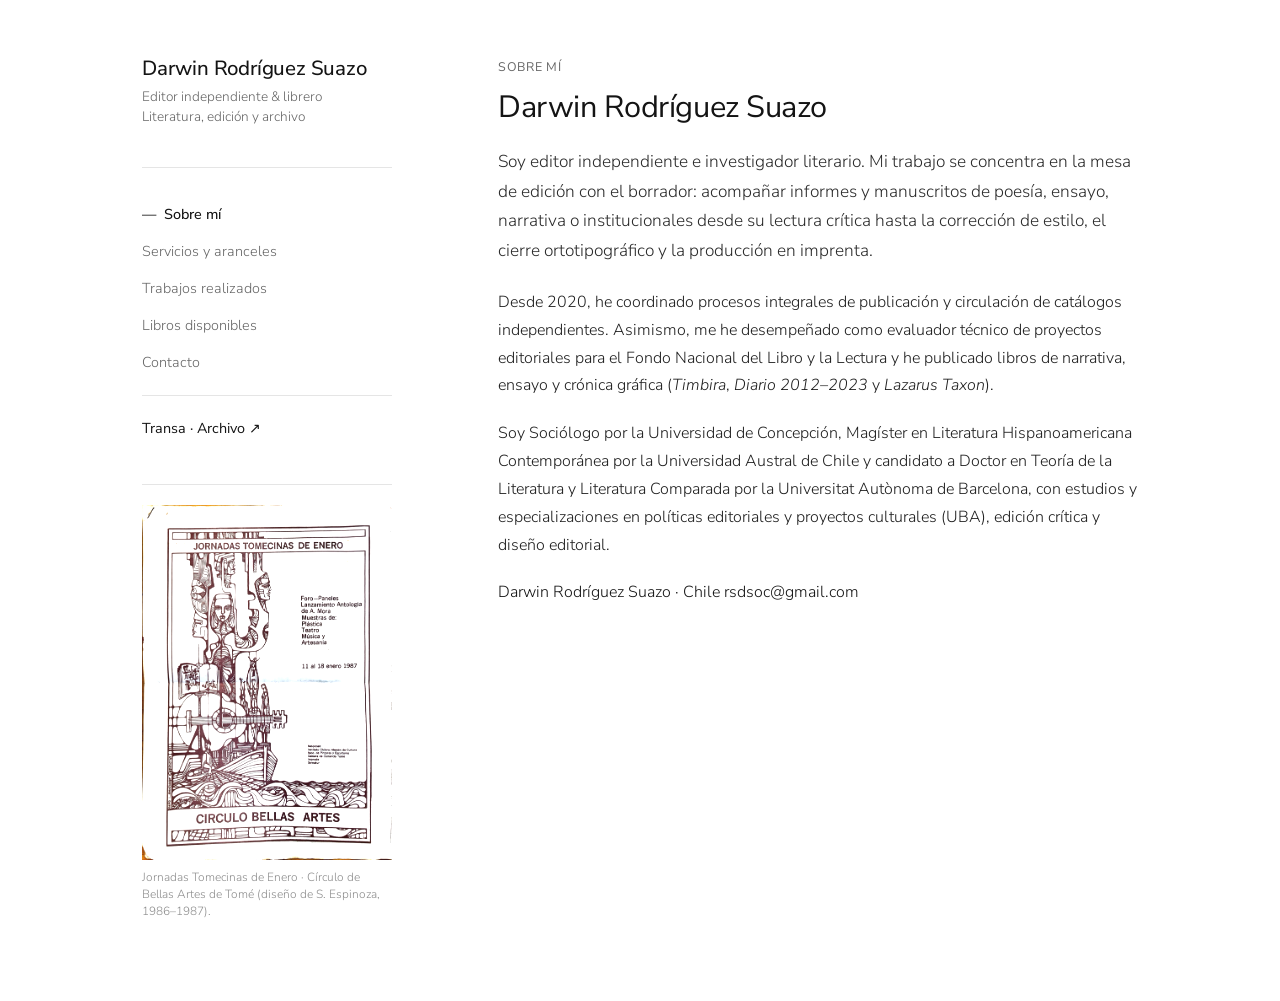
==== index.html @ e01de67a "Update index.html" ====
<!DOCTYPE html>
<html lang="es">
<head>
  <meta charset="UTF-8">
  <meta name="viewport" content="width=device-width, initial-scale=1.0">
  <title>Darwin Rodríguez Suazo | Editor independiente e investigador literario</title>
  <link rel="stylesheet" href="styles.css">
</head>
<body>
  <div class="editorial-layout">
    <aside class="sidebar">
      <div class="identity">
        <a href="index.html" class="site-title">Darwin Rodríguez Suazo</a>
        <p class="site-role">Editor independiente &amp; librero<br>Literatura, edición y archivo</p>
      </div>

      <nav class="nav-menu" aria-label="Menú principal">
        <a href="index.html" class="active">Sobre mí</a>
        <a href="servicios.html">Servicios y aranceles</a>
        <a href="trabajos.html">Trabajos realizados</a>
        <a href="libros.html">Libros disponibles</a>
        <a href="contacto.html">Contacto</a>
        <div class="nav-divider"></div>
        <a href="https://transa.hypotheses.org/" target="_blank" rel="noopener" class="external-blog">Transa · Archivo ↗</a>
      </nav>

      <figure class="margin-artwork">
        <img src="img/cartel-tome.jpg" alt="Cartel Jornadas Tomecinas de Enero, Círculo de Bellas Artes de Tomé, 1987" onerror="this.parentElement.style.display='none';">
        <figcaption>Jornadas Tomecinas de Enero · Círculo de Bellas Artes de Tomé (diseño de S. Espinoza, 1986–1987).</figcaption>
      </figure>
    </aside>

    <main class="content-column">
      <p class="kicker">Sobre mí</p>
      <h1>Darwin Rodríguez Suazo</h1>
      <p class="lead">Soy editor independiente e investigador literario. Mi trabajo se concentra en la mesa de edición con el borrador: acompañar informes y manuscritos de poesía, ensayo, narrativa o institucionales desde su lectura crítica hasta la corrección de estilo, el cierre ortotipográfico y la producción en imprenta.</p>
      <p>Desde 2020, he coordinado procesos integrales de publicación y circulación de catálogos independientes. Asimismo, me he desempeñado como evaluador técnico de proyectos editoriales para el Fondo Nacional del Libro y la Lectura y he publicado libros de narrativa, ensayo y crónica gráfica (<em>Timbira</em>, <em>Diario 2012–2023</em> y <em>Lazarus Taxon</em>).</p>
      <p>Soy Sociólogo por la Universidad de Concepción, Magíster en Literatura Hispanoamericana Contemporánea por la Universidad Austral de Chile y candidato a Doctor en Teoría de la Literatura y Literatura Comparada por la Universitat Autònoma de Barcelona, con estudios y especializaciones en políticas editoriales y proyectos culturales (UBA), edición crítica y diseño editorial.</p>

      <footer class="colophon-footer">
        <span>Darwin Rodríguez Suazo · Chile</span>
        <span>rsdsoc@gmail.com</span>
      </footer>
    </main>
  </div>
</body>
</html>
---- styles.css ----
@import url('https://fonts.googleapis.com/css2?family=Nunito+Sans:ital,opsz,wght@0,6..12,300;0,6..12,400;0,6..12,500;0,6..12,600;1,6..12,300&display=swap');

:root {
  --bg: #FFFFFF;
  --text: #141414;
  --muted: #666666;
  --subtle: #8C8C8C;
  --rule: #E5E5E5;
  --rule-strong: #141414;
}

* {
  box-sizing: border-box;
  margin: 0;
  padding: 0;
}

html, body {
  background-color: var(--bg);
  color: var(--text);
  font-family: 'Avenir Light', 'Avenir-Light', 'Avenir', 'Avenir Next', 'Nunito Sans', -apple-system, BlinkMacSystemFont, sans-serif;
  font-size: 16px;
  font-weight: 300;
  line-height: 1.74;
  -webkit-font-smoothing: antialiased;
  -moz-osx-font-smoothing: grayscale;
}

/* Retícula editorial asimétrica (Margen fijo + Columna de lectura) */
.editorial-layout {
  max-width: 1060px;
  margin: 0 auto;
  padding: 3.5rem 2rem 5rem;
  display: grid;
  grid-template-columns: 250px minmax(0, 640px);
  justify-content: space-between;
  gap: 4rem;
}

/* Columna izquierda: identidad, índice y eje gráfico */
.sidebar {
  position: sticky;
  top: 3.5rem;
  align-self: start;
  display: flex;
  flex-direction: column;
  gap: 2rem;
}

.identity {
  border-bottom: 1px solid var(--rule);
  padding-bottom: 1.25rem;
}

.site-title {
  display: block;
  font-size: 1.28rem;
  font-weight: 500;
  letter-spacing: -0.01em;
  line-height: 1.25;
  color: var(--text);
  text-decoration: none;
}

.site-role {
  font-size: 0.85rem;
  font-weight: 300;
  color: var(--muted);
  margin-top: 0.35rem;
  line-height: 1.45;
}

/* Menú vertical tipo índice de monografía */
.nav-menu {
  display: flex;
  flex-direction: column;
  gap: 0.45rem;
  font-size: 0.9rem;
  font-weight: 300;
}

.nav-menu a {
  text-decoration: none;
  color: var(--muted);
  display: flex;
  align-items: center;
  gap: 0.5rem;
  padding: 0.15rem 0;
  transition: color 0.15s ease;
}

.nav-menu a:hover {
  color: var(--text);
}

.nav-menu a.active {
  color: var(--text);
  font-weight: 500;
}

.nav-menu a.active::before {
  content: "—";
  color: var(--text);
}

.nav-divider {
  height: 1px;
  background: var(--rule);
  margin: 0.65rem 0;
}

.nav-menu a.external-blog {
  color: var(--text);
  font-weight: 400;
}

/* Grabado de Tomé en su color original anclado en el margen izquierdo */
.margin-artwork {
  margin-top: 0.5rem;
  padding-top: 1.25rem;
  border-top: 1px solid var(--rule);
}

.margin-artwork img {
  width: 100%;
  height: auto;
  display: block;
  mix-blend-mode: multiply;
  filter: contrast(1.12) brightness(1.05);
  opacity: 0.92;
}

.margin-artwork figcaption {
  font-size: 0.74rem;
  font-weight: 300;
  line-height: 1.45;
  color: var(--subtle);
  margin-top: 0.6rem;
}

/* Columna derecha: lectura pura sobre blanco */
.content-column {
  min-width: 0;
}

.kicker {
  font-size: 0.78rem;
  font-weight: 400;
  letter-spacing: 0.06em;
  text-transform: uppercase;
  color: var(--muted);
  margin-bottom: 0.65rem;
}

h1 {
  font-size: 1.92rem;
  font-weight: 400;
  letter-spacing: -0.015em;
  line-height: 1.28;
  color: var(--text);
  margin-bottom: 1.25rem;
}

h2 {
  font-size: 1.06rem;
  font-weight: 500;
  letter-spacing: 0.01em;
  color: var(--text);
  margin: 2.75rem 0 1rem;
  padding-bottom: 0.5rem;
  border-bottom: 1px solid var(--rule);
}

h3 {
  font-size: 1.04rem;
  font-weight: 500;
  color: var(--text);
  margin-bottom: 0.4rem;
}

p {
  margin-bottom: 1.25rem;
  color: #1F1F1F;
}

strong {
  font-weight: 500;
}

.lead {
  font-size: 1.08rem;
  font-weight: 300;
  line-height: 1.7;
  color: #2B2B2B;
  margin-bottom: 1.5rem;
}

.sub-lead {
  font-size: 0.96rem;
  font-weight: 300;
  color: var(--muted);
  margin-bottom: 2rem;
}

/* Retrato y cabecera biográfica en Sobre mí */
.bio-header {
  display: grid;
  grid-template-columns: 175px 1fr;
  gap: 1.75rem;
  align-items: start;
  margin-bottom: 0.25rem;
}

.author-photo {
  width: 100%;
  aspect-ratio: 4 / 5;
  border: 1px solid var(--rule);
  background: #FAFAFA;
  overflow: hidden;
  display: flex;
  align-items: center;
  justify-content: center;
  text-align: center;
  font-size: 0.76rem;
  color: var(--subtle);
}

.author-photo.photo-placeholder {
  padding: 0.75rem;
}

.author-photo img {
  width: 100%;
  height: 100%;
  object-fit: cover;
  display: block;
}

/* Enlaces editoriales */
a.text-link {
  color: var(--text);
  font-weight: 400;
  text-decoration: underline;
  text-underline-offset: 3px;
  text-decoration-color: #BDBDBD;
  font-size: 0.92rem;
}

a.text-link:hover {
  text-decoration-color: var(--text);
}

/* Índice numerado (01, 02, 03) */
.index-table {
  margin-top: 3rem;
  border-top: 1px solid var(--rule-strong);
}

.index-row {
  display: grid;
  grid-template-columns: 42px 1fr;
  gap: 1rem;
  padding: 1.6rem 0;
  border-bottom: 1px solid var(--rule);
}

.index-num {
  font-size: 0.82rem;
  font-weight: 400;
  font-variant-numeric: tabular-nums;
  color: var(--subtle);
  padding-top: 0.2rem;
}

.index-body p {
  font-size: 0.96rem;
  color: #333333;
  margin-bottom: 0.65rem;
}

/* Tabla sobria de aranceles de referencia */
.rate-table {
  margin: 1.5rem 0 1.25rem;
  border-top: 1px solid var(--rule-strong);
}

.rate-row {
  display: grid;
  grid-template-columns: 1fr auto;
  gap: 1.5rem;
  padding: 1rem 0;
  border-bottom: 1px solid var(--rule);
  align-items: baseline;
}

.rate-title {
  font-size: 0.96rem;
  font-weight: 500;
  color: var(--text);
}

.rate-detail {
  font-size: 0.86rem;
  font-weight: 300;
  color: var(--muted);
  margin-top: 0.15rem;
}

.rate-value {
  font-size: 0.9rem;
  font-weight: 500;
  font-variant-numeric: tabular-nums;
  color: var(--text);
  text-align: right;
  white-space: nowrap;
}

.rate-unit {
  display: block;
  font-size: 0.78rem;
  font-weight: 300;
  color: var(--subtle);
}

.rate-note {
  font-size: 0.86rem;
  font-weight: 300;
  color: var(--muted);
  line-height: 1.6;
  margin-top: 1rem;
}

/* Módulo de diálogo con Transa (Blog de archivo) */
.archive-bridge {
  margin-top: 2.75rem;
  padding: 1.5rem;
  border: 1px solid var(--rule);
  background: #FAFAFA;
}

.archive-bridge .kicker {
  margin-bottom: 0.35rem;
}

.archive-bridge p {
  font-size: 0.94rem;
  margin-bottom: 0.75rem;
}

/* Fichas de libros */
.book-entry {
  display: grid;
  grid-template-columns: 112px 1fr;
  gap: 1.65rem;
  padding: 1.85rem 0;
  border-bottom: 1px solid var(--rule);
}

.book-cover {
  width: 100%;
  aspect-ratio: 2 / 3;
  border: 1px solid var(--rule);
  background: #FAFAFA;
  display: flex;
  align-items: center;
  justify-content: center;
  text-align: center;
  padding: 0.5rem;
  font-size: 0.75rem;
  color: var(--subtle);
}

.book-cover img {
  width: 100%;
  height: 100%;
  object-fit: cover;
  display: block;
}

ul {
  margin: 0.75rem 0 1.5rem 1.2rem;
}

li {
  margin-bottom: 0.45rem;
  color: #222222;
}

/* Botón minimalista */
.btn {
  display: inline-block;
  font-size: 0.86rem;
  font-weight: 400;
  letter-spacing: 0.02em;
  padding: 0.6rem 1.25rem;
  border: 1px solid var(--rule-strong);
  color: var(--text);
  background: transparent;
  text-decoration: none;
  transition: background 0.15s ease, color 0.15s ease;
}

.btn:hover {
  background: var(--text);
  color: var(--bg);
}

/* Formularios */
form {
  display: flex;
  flex-direction: column;
  gap: 1.15rem;
  max-width: 520px;
  margin-top: 1.75rem;
}

label {
  font-size: 0.85rem;
  font-weight: 400;
  color: var(--text);
  display: block;
  margin-bottom: 0.35rem;
}

input, select, textarea {
  width: 100%;
  padding: 0.65rem 0.75rem;
  font-family: inherit;
  font-size: 0.96rem;
  font-weight: 300;
  background: #FFFFFF;
  border: 1px solid #CCCCCC;
  color: var(--text);
}

input:focus, select:focus, textarea:focus {
  outline: none;
  border-color: var(--text);
}

button[type="submit"] {
  background: var(--text);
  color: var(--bg);
  border: 1px solid var(--text);
  padding: 0.68rem 1.4rem;
  font-family: inherit;
  font-size: 0.86rem;
  font-weight: 400;
  letter-spacing: 0.02em;
  cursor: pointer;
  align-self: flex-
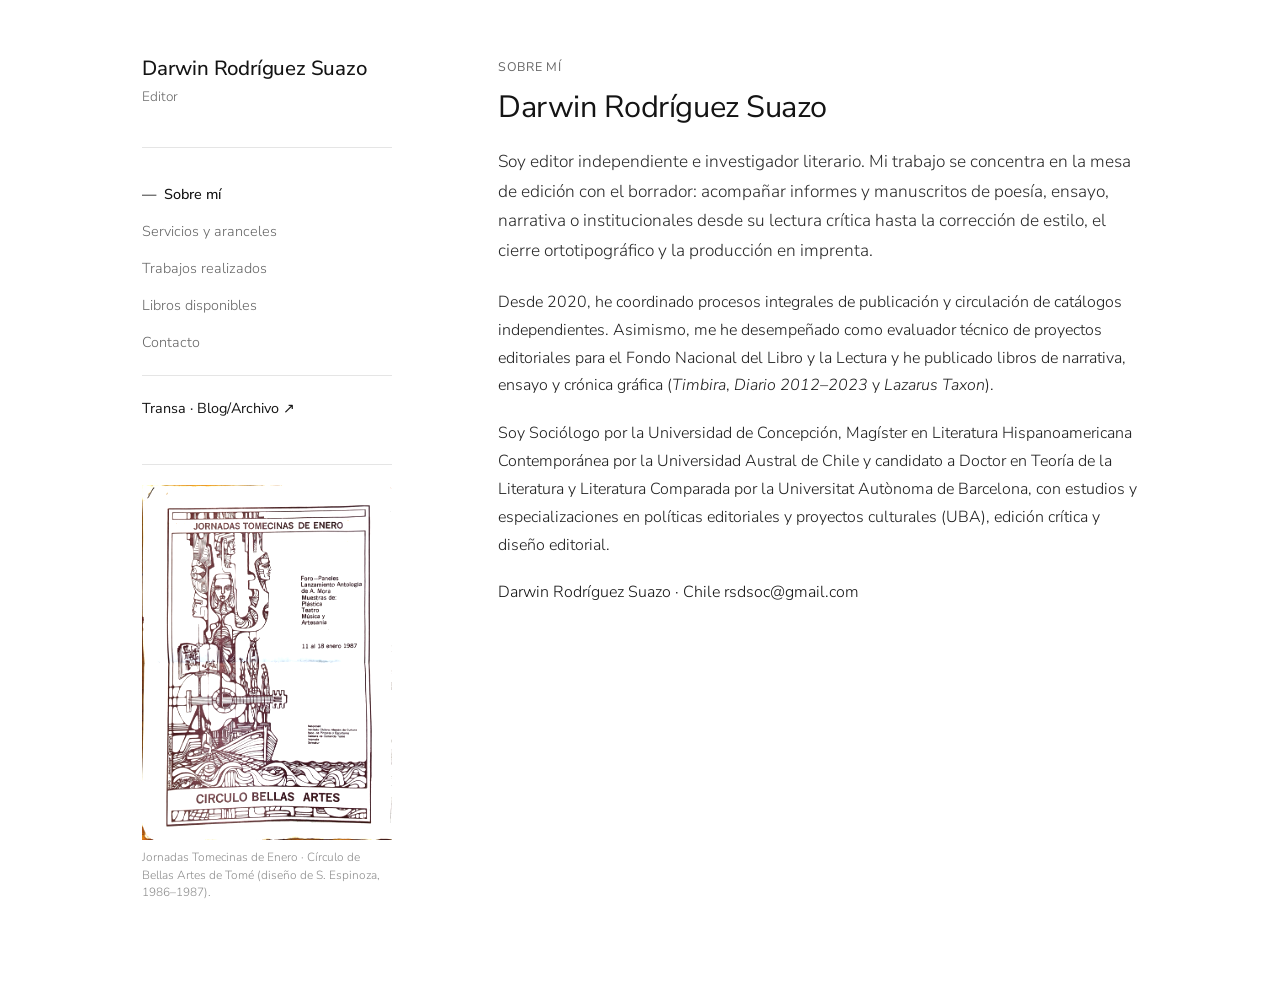
==== commit 08cb8772: "Update index.html" ====
--- a/index.html
+++ b/index.html
@@ -11,7 +11,7 @@
     <aside class="sidebar">
       <div class="identity">
         <a href="index.html" class="site-title">Darwin Rodríguez Suazo</a>
-        <p class="site-role">Editor independiente &amp; librero<br>Literatura, edición y archivo</p>
+        <p class="site-role">Editor</p>
       </div>
 
       <nav class="nav-menu" aria-label="Menú principal">
@@ -21,7 +21,7 @@
         <a href="libros.html">Libros disponibles</a>
         <a href="contacto.html">Contacto</a>
         <div class="nav-divider"></div>
-        <a href="https://transa.hypotheses.org/" target="_blank" rel="noopener" class="external-blog">Transa · Archivo ↗</a>
+        <a href="https://transa.hypotheses.org/" target="_blank" rel="noopener" class="external-blog">Transa · Blog/Archivo ↗</a>
       </nav>
 
       <figure class="margin-artwork">
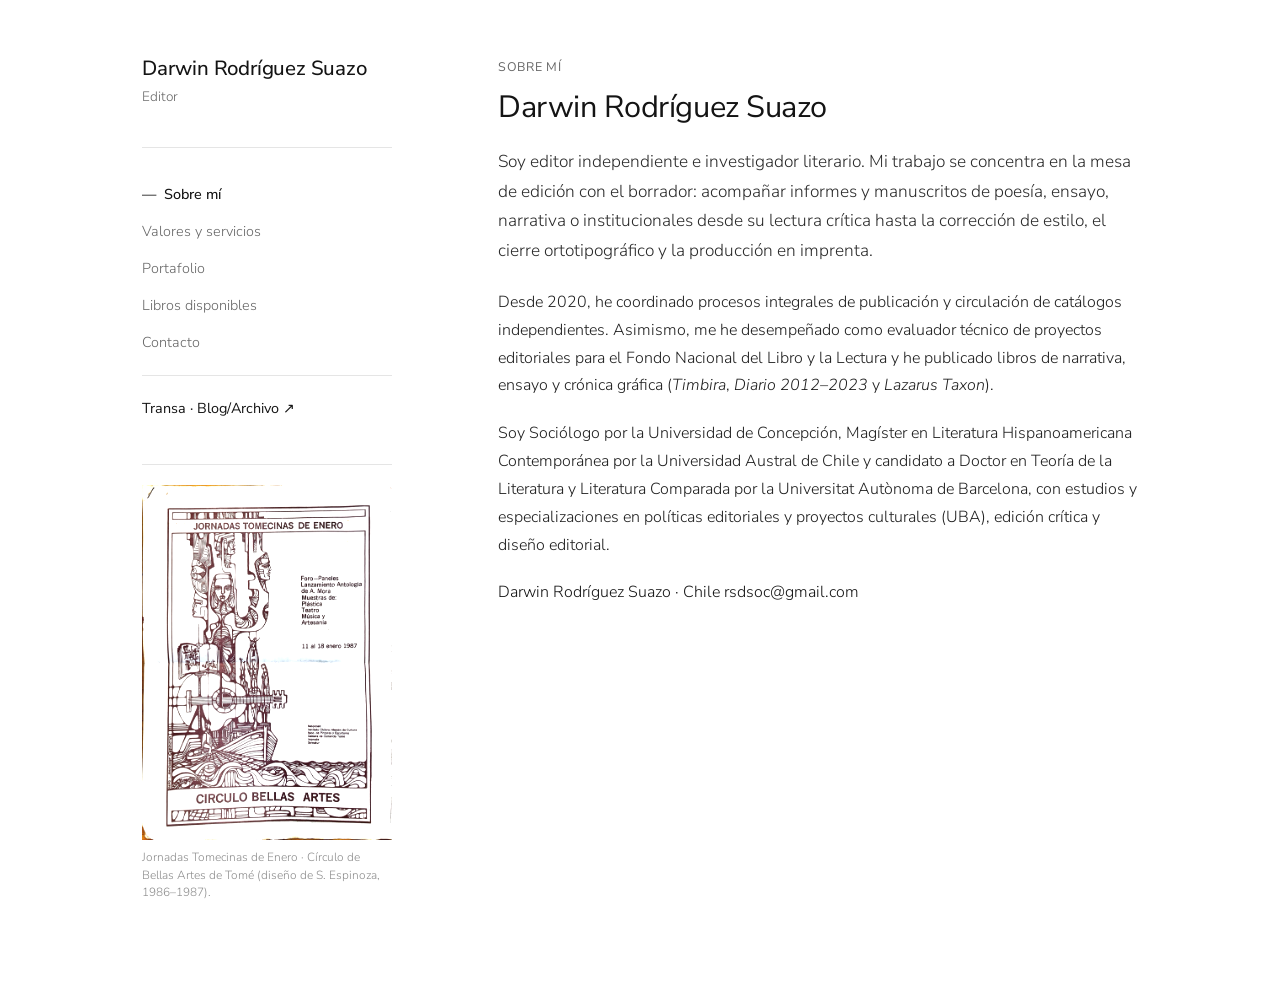
==== commit 1ceb141f: "Update index.html" ====
--- a/index.html
+++ b/index.html
@@ -14,10 +14,10 @@
         <p class="site-role">Editor</p>
       </div>
 
-      <nav class="nav-menu" aria-label="Menú principal">
+<nav class="nav-menu" aria-label="Menú principal">
         <a href="index.html" class="active">Sobre mí</a>
-        <a href="servicios.html">Servicios y aranceles</a>
-        <a href="trabajos.html">Trabajos realizados</a>
+        <a href="servicios.html">Valores y servicios</a>
+        <a href="trabajos.html">Portafolio</a>
         <a href="libros.html">Libros disponibles</a>
         <a href="contacto.html">Contacto</a>
         <div class="nav-divider"></div>
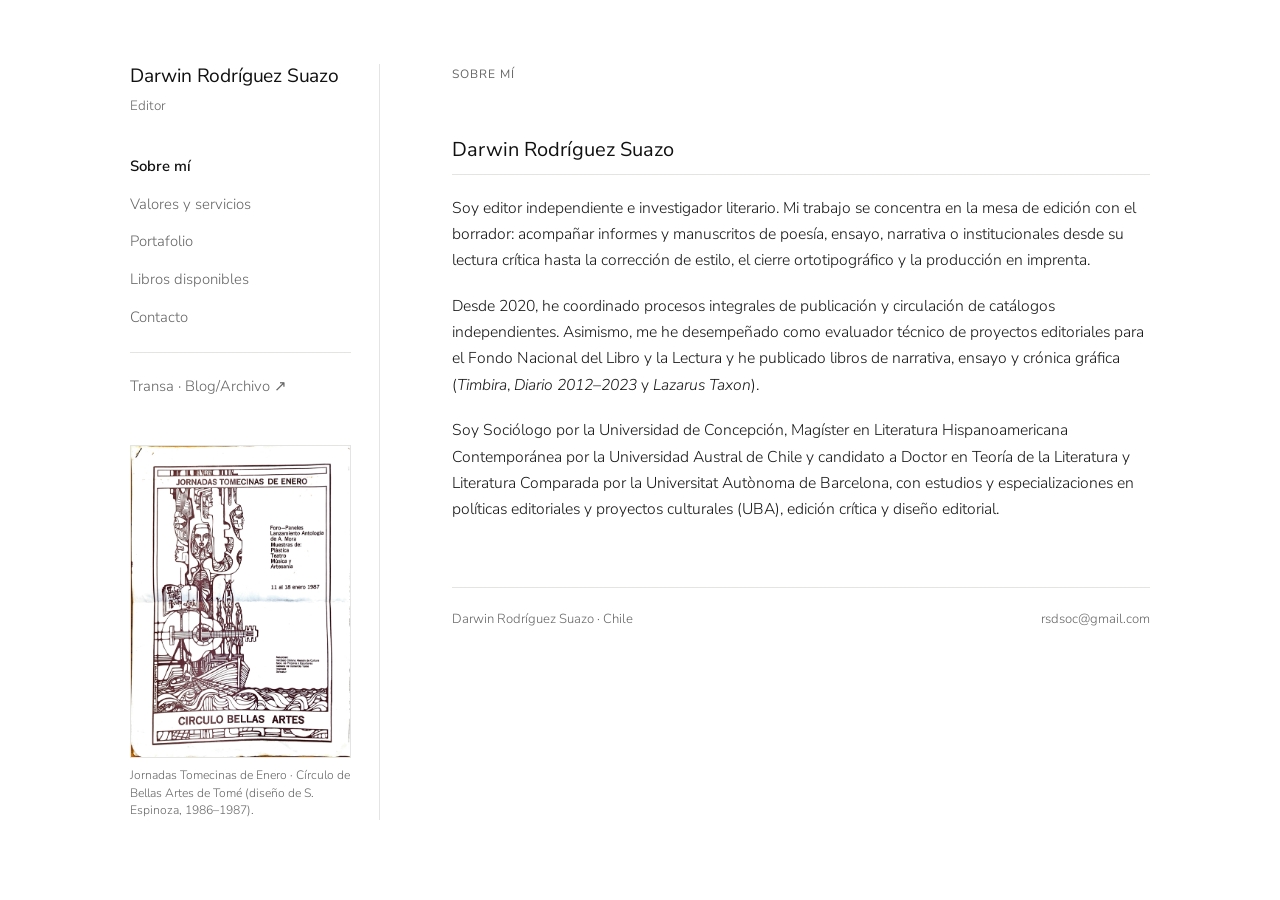
==== commit 6bcac1fe: "Update index.html" ====
--- a/index.html
+++ b/index.html
@@ -32,8 +32,8 @@
 
     <main class="content-column">
       <p class="kicker">Sobre mí</p>
-      <h1>Darwin Rodríguez Suazo</h1>
-      <p class="lead">Soy editor independiente e investigador literario. Mi trabajo se concentra en la mesa de edición con el borrador: acompañar informes y manuscritos de poesía, ensayo, narrativa o institucionales desde su lectura crítica hasta la corrección de estilo, el cierre ortotipográfico y la producción en imprenta.</p>
+      <h2>Darwin Rodríguez Suazo</h2>
+      <p>Soy editor independiente e investigador literario. Mi trabajo se concentra en la mesa de edición con el borrador: acompañar informes y manuscritos de poesía, ensayo, narrativa o institucionales desde su lectura crítica hasta la corrección de estilo, el cierre ortotipográfico y la producción en imprenta.</p>
       <p>Desde 2020, he coordinado procesos integrales de publicación y circulación de catálogos independientes. Asimismo, me he desempeñado como evaluador técnico de proyectos editoriales para el Fondo Nacional del Libro y la Lectura y he publicado libros de narrativa, ensayo y crónica gráfica (<em>Timbira</em>, <em>Diario 2012–2023</em> y <em>Lazarus Taxon</em>).</p>
       <p>Soy Sociólogo por la Universidad de Concepción, Magíster en Literatura Hispanoamericana Contemporánea por la Universidad Austral de Chile y candidato a Doctor en Teoría de la Literatura y Literatura Comparada por la Universitat Autònoma de Barcelona, con estudios y especializaciones en políticas editoriales y proyectos culturales (UBA), edición crítica y diseño editorial.</p>
 
--- a/styles.css
+++ b/styles.css
@@ -1,451 +1,419 @@
-@import url('https://fonts.googleapis.com/css2?family=Nunito+Sans:ital,opsz,wght@0,6..12,300;0,6..12,400;0,6..12,500;0,6..12,600;1,6..12,300&display=swap');
+@import url('https://fonts.googleapis.com/css2?family=Nunito+Sans:ital,opsz,wght@0,6..12,300;0,6..12,400;0,6..12,600;1,6..12,300;1,6..12,400&display=swap');
 
 :root {
-  --bg: #FFFFFF;
-  --text: #141414;
+  --bg: #ffffff;
+  --surface: #f7f7f5;
+  --text: #181818;
   --muted: #666666;
-  --subtle: #8C8C8C;
-  --rule: #E5E5E5;
-  --rule-strong: #141414;
-}
-
-* {
+  --border: #e4e4e2;
+  --accent: #111111;
+}
+
+*,
+*::before,
+*::after {
   box-sizing: border-box;
+}
+
+html {
+  font-size: 16px;
+  -webkit-text-size-adjust: 100%;
+}
+
+body {
   margin: 0;
   padding: 0;
-}
-
-html, body {
   background-color: var(--bg);
   color: var(--text);
-  font-family: 'Avenir Light', 'Avenir-Light', 'Avenir', 'Avenir Next', 'Nunito Sans', -apple-system, BlinkMacSystemFont, sans-serif;
-  font-size: 16px;
+  font-family: 'Avenir Light', 'Avenir', 'Nunito Sans', -apple-system, BlinkMacSystemFont, 'Helvetica Neue', sans-serif;
   font-weight: 300;
-  line-height: 1.74;
+  line-height: 1.68;
   -webkit-font-smoothing: antialiased;
-  -moz-osx-font-smoothing: grayscale;
-}
-
-/* Retícula editorial asimétrica (Margen fijo + Columna de lectura) */
+  overflow-x: hidden;
+}
+
+img {
+  max-width: 100%;
+  height: auto;
+  display: block;
+}
+
+a {
+  color: inherit;
+  text-decoration: none;
+}
+
+/* =========================================
+   RETÍCULA EDITORIAL (ESCRITORIO)
+   ========================================= */
 .editorial-layout {
-  max-width: 1060px;
+  display: grid;
+  grid-template-columns: 250px minmax(0, 1fr);
+  gap: 4.5rem;
+  max-width: 1100px;
   margin: 0 auto;
-  padding: 3.5rem 2rem 5rem;
-  display: grid;
-  grid-template-columns: 250px minmax(0, 640px);
-  justify-content: space-between;
-  gap: 4rem;
-}
-
-/* Columna izquierda: identidad, índice y eje gráfico */
+  padding: 4rem 2.5rem 5rem;
+}
+
+/* =========================================
+   BARRA LATERAL Y MENÚ
+   ========================================= */
 .sidebar {
   position: sticky;
-  top: 3.5rem;
+  top: 4rem;
   align-self: start;
-  display: flex;
-  flex-direction: column;
-  gap: 2rem;
+  padding-right: 1.75rem;
+  border-right: 1px solid var(--border);
 }
 
 .identity {
-  border-bottom: 1px solid var(--rule);
-  padding-bottom: 1.25rem;
+  margin-bottom: 2.25rem;
 }
 
 .site-title {
   display: block;
-  font-size: 1.28rem;
-  font-weight: 500;
+  font-size: 1.2rem;
+  font-weight: 400;
   letter-spacing: -0.01em;
-  line-height: 1.25;
-  color: var(--text);
-  text-decoration: none;
+  line-height: 1.3;
+  color: var(--accent);
 }
 
 .site-role {
-  font-size: 0.85rem;
-  font-weight: 300;
-  color: var(--muted);
-  margin-top: 0.35rem;
-  line-height: 1.45;
-}
-
-/* Menú vertical tipo índice de monografía */
+  margin: 0.45rem 0 0;
+  font-size: 0.84rem;
+  line-height: 1.5;
+  color: var(--muted);
+}
+
 .nav-menu {
   display: flex;
   flex-direction: column;
-  gap: 0.45rem;
-  font-size: 0.9rem;
-  font-weight: 300;
+  gap: 0.6rem;
 }
 
 .nav-menu a {
-  text-decoration: none;
-  color: var(--muted);
-  display: flex;
-  align-items: center;
-  gap: 0.5rem;
-  padding: 0.15rem 0;
+  font-size: 0.93rem;
+  color: var(--muted);
   transition: color 0.15s ease;
+  padding: 0.1rem 0;
 }
 
 .nav-menu a:hover {
-  color: var(--text);
+  color: var(--accent);
 }
 
 .nav-menu a.active {
-  color: var(--text);
-  font-weight: 500;
-}
-
-.nav-menu a.active::before {
-  content: "—";
-  color: var(--text);
+  color: var(--accent);
+  font-weight: 600;
 }
 
 .nav-divider {
   height: 1px;
-  background: var(--rule);
+  background-color: var(--border);
   margin: 0.65rem 0;
-}
-
-.nav-menu a.external-blog {
-  color: var(--text);
-  font-weight: 400;
-}
-
-/* Grabado de Tomé en su color original anclado en el margen izquierdo */
+  width: 100%;
+}
+
+.external-blog {
+  font-size: 0.88rem;
+}
+
 .margin-artwork {
-  margin-top: 0.5rem;
-  padding-top: 1.25rem;
-  border-top: 1px solid var(--rule);
+  margin: 2.75rem 0 0;
+  padding: 0;
 }
 
 .margin-artwork img {
   width: 100%;
-  height: auto;
-  display: block;
-  mix-blend-mode: multiply;
-  filter: contrast(1.12) brightness(1.05);
-  opacity: 0.92;
+  border: 1px solid var(--border);
 }
 
 .margin-artwork figcaption {
-  font-size: 0.74rem;
-  font-weight: 300;
+  margin-top: 0.6rem;
+  font-size: 0.76rem;
   line-height: 1.45;
-  color: var(--subtle);
-  margin-top: 0.6rem;
-}
-
-/* Columna derecha: lectura pura sobre blanco */
+  color: var(--muted);
+}
+
+/* =========================================
+   COLUMNA PRINCIPAL DE CONTENIDO
+   ========================================= */
 .content-column {
   min-width: 0;
+  max-width: 720px;
 }
 
 .kicker {
-  font-size: 0.78rem;
+  margin: 0 0 0.5rem;
+  font-size: 0.75rem;
   font-weight: 400;
-  letter-spacing: 0.06em;
+  letter-spacing: 0.08em;
   text-transform: uppercase;
   color: var(--muted);
-  margin-bottom: 0.65rem;
 }
 
 h1 {
-  font-size: 1.92rem;
+  margin: 0 0 1.4rem;
+  font-size: 2.15rem;
+  font-weight: 300;
+  line-height: 1.2;
+  letter-spacing: -0.02em;
+  color: var(--accent);
+}
+
+h2 {
+  margin: 3.25rem 0 1.25rem;
+  padding-bottom: 0.65rem;
+  border-bottom: 1px solid var(--border);
+  font-size: 1.25rem;
   font-weight: 400;
-  letter-spacing: -0.015em;
-  line-height: 1.28;
+  line-height: 1.35;
+  color: var(--accent);
+}
+
+h3 {
+  margin: 0 0 0.6rem;
+  font-size: 1.12rem;
+  font-weight: 400;
+  line-height: 1.38;
+  color: var(--accent);
+}
+
+.lead {
+  margin: 0 0 1.5rem;
+  font-size: 1.12rem;
+  font-weight: 300;
+  line-height: 1.65;
   color: var(--text);
-  margin-bottom: 1.25rem;
-}
-
-h2 {
-  font-size: 1.06rem;
-  font-weight: 500;
-  letter-spacing: 0.01em;
-  color: var(--text);
-  margin: 2.75rem 0 1rem;
-  padding-bottom: 0.5rem;
-  border-bottom: 1px solid var(--rule);
-}
-
-h3 {
-  font-size: 1.04rem;
-  font-weight: 500;
-  color: var(--text);
-  margin-bottom: 0.4rem;
 }
 
 p {
-  margin-bottom: 1.25rem;
-  color: #1F1F1F;
+  margin: 0 0 1.2rem;
+  font-size: 0.98rem;
+  overflow-wrap: break-word;
 }
 
 strong {
-  font-weight: 500;
-}
-
-.lead {
-  font-size: 1.08rem;
+  font-weight: 600;
+}
+
+em {
+  font-style: italic;
+}
+
+.text-link {
+  color: var(--accent);
+  border-bottom: 1px solid var(--border);
+  padding-bottom: 1px;
+  transition: border-color 0.15s ease;
+}
+
+.text-link:hover {
+  border-bottom-color: var(--accent);
+}
+
+/* =========================================
+   TABLAS LINEALES (PORTAFOLIO, SERVICIOS, CONTACTO)
+   ========================================= */
+.rate-table {
+  border-top: 1px solid var(--border);
+  margin-bottom: 2rem;
+}
+
+.rate-row {
+  display: grid;
+  grid-template-columns: minmax(0, 1fr) auto;
+  gap: 1.5rem;
+  align-items: start;
+  padding: 1.15rem 0;
+  border-bottom: 1px solid var(--border);
+}
+
+.rate-title {
+  font-size: 1rem;
+  font-weight: 600;
+  line-height: 1.45;
+  color: var(--accent);
+  margin-bottom: 0.3rem;
+}
+
+.rate-detail {
+  font-size: 0.92rem;
+  line-height: 1.55;
+  color: var(--muted);
+}
+
+.rate-value {
+  text-align: right;
+  font-size: 0.95rem;
+  font-weight: 400;
+  line-height: 1.4;
+  color: var(--accent);
+  white-space: nowrap;
+}
+
+.rate-unit {
+  display: block;
+  margin-top: 0.2rem;
+  font-size: 0.8rem;
   font-weight: 300;
-  line-height: 1.7;
-  color: #2B2B2B;
-  margin-bottom: 1.5rem;
-}
-
-.sub-lead {
-  font-size: 0.96rem;
-  font-weight: 300;
-  color: var(--muted);
-  margin-bottom: 2rem;
-}
-
-/* Retrato y cabecera biográfica en Sobre mí */
-.bio-header {
+  color: var(--muted);
+}
+
+.rate-note {
+  margin-top: 1.25rem;
+  font-size: 0.88rem;
+  line-height: 1.6;
+  color: var(--muted);
+}
+
+/* =========================================
+   FICHAS DE CATÁLOGO (LIBROS DISPONIBLES)
+   ========================================= */
+.book-entry {
   display: grid;
-  grid-template-columns: 175px 1fr;
+  grid-template-columns: 135px minmax(0, 1fr);
   gap: 1.75rem;
   align-items: start;
-  margin-bottom: 0.25rem;
-}
-
-.author-photo {
-  width: 100%;
-  aspect-ratio: 4 / 5;
-  border: 1px solid var(--rule);
-  background: #FAFAFA;
-  overflow: hidden;
+  padding: 1.75rem 0;
+  border-bottom: 1px solid var(--border);
+}
+
+.book-entry:first-of-type {
+  border-top: 1px solid var(--border);
+}
+
+.book-cover {
+  width: 135px;
+  min-height: 195px;
+  background-color: var(--surface);
+  border: 1px solid var(--border);
   display: flex;
   align-items: center;
   justify-content: center;
   text-align: center;
+  padding: 0.75rem;
   font-size: 0.76rem;
-  color: var(--subtle);
-}
-
-.author-photo.photo-placeholder {
-  padding: 0.75rem;
-}
-
-.author-photo img {
-  width: 100%;
-  height: 100%;
-  object-fit: cover;
-  display: block;
-}
-
-/* Enlaces editoriales */
-a.text-link {
-  color: var(--text);
-  font-weight: 400;
-  text-decoration: underline;
-  text-underline-offset: 3px;
-  text-decoration-color: #BDBDBD;
-  font-size: 0.92rem;
-}
-
-a.text-link:hover {
-  text-decoration-color: var(--text);
-}
-
-/* Índice numerado (01, 02, 03) */
-.index-table {
-  margin-top: 3rem;
-  border-top: 1px solid var(--rule-strong);
-}
-
-.index-row {
-  display: grid;
-  grid-template-columns: 42px 1fr;
-  gap: 1rem;
-  padding: 1.6rem 0;
-  border-bottom: 1px solid var(--rule);
-}
-
-.index-num {
-  font-size: 0.82rem;
-  font-weight: 400;
-  font-variant-numeric: tabular-nums;
-  color: var(--subtle);
-  padding-top: 0.2rem;
-}
-
-.index-body p {
-  font-size: 0.96rem;
-  color: #333333;
-  margin-bottom: 0.65rem;
-}
-
-/* Tabla sobria de aranceles de referencia */
-.rate-table {
-  margin: 1.5rem 0 1.25rem;
-  border-top: 1px solid var(--rule-strong);
-}
-
-.rate-row {
-  display: grid;
-  grid-template-columns: 1fr auto;
-  gap: 1.5rem;
-  padding: 1rem 0;
-  border-bottom: 1px solid var(--rule);
-  align-items: baseline;
-}
-
-.rate-title {
-  font-size: 0.96rem;
-  font-weight: 500;
-  color: var(--text);
-}
-
-.rate-detail {
-  font-size: 0.86rem;
-  font-weight: 300;
-  color: var(--muted);
-  margin-top: 0.15rem;
-}
-
-.rate-value {
-  font-size: 0.9rem;
-  font-weight: 500;
-  font-variant-numeric: tabular-nums;
-  color: var(--text);
-  text-align: right;
-  white-space: nowrap;
-}
-
-.rate-unit {
-  display: block;
-  font-size: 0.78rem;
-  font-weight: 300;
-  color: var(--subtle);
-}
-
-.rate-note {
-  font-size: 0.86rem;
-  font-weight: 300;
-  color: var(--muted);
-  line-height: 1.6;
-  margin-top: 1rem;
-}
-
-/* Módulo de diálogo con Transa (Blog de archivo) */
-.archive-bridge {
-  margin-top: 2.75rem;
-  padding: 1.5rem;
-  border: 1px solid var(--rule);
-  background: #FAFAFA;
-}
-
-.archive-bridge .kicker {
-  margin-bottom: 0.35rem;
-}
-
-.archive-bridge p {
-  font-size: 0.94rem;
-  margin-bottom: 0.75rem;
-}
-
-/* Fichas de libros */
-.book-entry {
-  display: grid;
-  grid-template-columns: 112px 1fr;
-  gap: 1.65rem;
-  padding: 1.85rem 0;
-  border-bottom: 1px solid var(--rule);
-}
-
-.book-cover {
-  width: 100%;
-  aspect-ratio: 2 / 3;
-  border: 1px solid var(--rule);
-  background: #FAFAFA;
-  display: flex;
-  align-items: center;
-  justify-content: center;
-  text-align: center;
-  padding: 0.5rem;
-  font-size: 0.75rem;
-  color: var(--subtle);
+  color: var(--muted);
 }
 
 .book-cover img {
   width: 100%;
-  height: 100%;
-  object-fit: cover;
-  display: block;
-}
-
-ul {
-  margin: 0.75rem 0 1.5rem 1.2rem;
-}
-
-li {
-  margin-bottom: 0.45rem;
-  color: #222222;
-}
-
-/* Botón minimalista */
-.btn {
-  display: inline-block;
-  font-size: 0.86rem;
-  font-weight: 400;
-  letter-spacing: 0.02em;
-  padding: 0.6rem 1.25rem;
-  border: 1px solid var(--rule-strong);
-  color: var(--text);
-  background: transparent;
-  text-decoration: none;
-  transition: background 0.15s ease, color 0.15s ease;
-}
-
-.btn:hover {
-  background: var(--text);
-  color: var(--bg);
-}
-
-/* Formularios */
-form {
+  height: auto;
+}
+
+/* =========================================
+   COLOFÓN / PIE DE PÁGINA
+   ========================================= */
+.colophon-footer {
+  margin-top: 4rem;
+  padding-top: 1.25rem;
+  border-top: 1px solid var(--border);
   display: flex;
-  flex-direction: column;
-  gap: 1.15rem;
-  max-width: 520px;
-  margin-top: 1.75rem;
-}
-
-label {
-  font-size: 0.85rem;
-  font-weight: 400;
-  color: var(--text);
-  display: block;
-  margin-bottom: 0.35rem;
-}
-
-input, select, textarea {
-  width: 100%;
-  padding: 0.65rem 0.75rem;
-  font-family: inherit;
-  font-size: 0.96rem;
-  font-weight: 300;
-  background: #FFFFFF;
-  border: 1px solid #CCCCCC;
-  color: var(--text);
-}
-
-input:focus, select:focus, textarea:focus {
-  outline: none;
-  border-color: var(--text);
-}
-
-button[type="submit"] {
-  background: var(--text);
-  color: var(--bg);
-  border: 1px solid var(--text);
-  padding: 0.68rem 1.4rem;
-  font-family: inherit;
-  font-size: 0.86rem;
-  font-weight: 400;
-  letter-spacing: 0.02em;
-  cursor: pointer;
-  align-self: flex-
+  justify-content: space-between;
+  align-items: center;
+  gap: 1rem;
+  font-size: 0.82rem;
+  color: var(--muted);
+}
+
+/* =========================================
+   ADAPTACIÓN MÓVIL (iPhone SE 375px y tablets)
+   ========================================= */
+@media (max-width: 860px) {
+  .editorial-layout {
+    display: block;
+    width: 100%;
+    padding: 1.5rem 1.2rem 3rem;
+  }
+
+  .sidebar {
+    position: static;
+    width: 100%;
+    padding: 0 0 1.15rem;
+    margin-bottom: 1.85rem;
+    border-right: none;
+    border-bottom: 1px solid var(--border);
+  }
+
+  .identity {
+    margin-bottom: 1rem;
+  }
+
+  .site-title {
+    font-size: 1.15rem;
+  }
+
+  .site-role {
+    font-size: 0.82rem;
+  }
+
+  .nav-menu {
+    flex-direction: row;
+    flex-wrap: wrap;
+    gap: 0.45rem 1rem;
+  }
+
+  .nav-menu a {
+    font-size: 0.88rem;
+    padding: 0.2rem 0;
+  }
+
+  .nav-divider,
+  .margin-artwork {
+    display: none;
+  }
+
+  .content-column {
+    width: 100%;
+    max-width: 100%;
+  }
+
+  h1 {
+    font-size: 1.7rem;
+    margin-bottom: 1.1rem;
+  }
+
+  h2 {
+    font-size: 1.18rem;
+    margin-top: 2.25rem;
+  }
+
+  .lead {
+    font-size: 1.02rem;
+  }
+
+  .rate-row {
+    display: flex;
+    flex-direction: column;
+    gap: 0.4rem;
+    padding: 1rem 0;
+  }
+
+  .rate-value {
+    width: 100%;
+    max-width: 100% !important;
+    text-align: left;
+    white-space: normal !important;
+  }
+
+  .book-entry {
+    display: flex;
+    flex-direction: column;
+    gap: 1rem;
+    padding: 1.4rem 0;
+  }
+
+  .book-cover {
+    width: 145px;
+    min-height: 205px;
+  }
+
+  .colophon-footer {
+    flex-direction: column;
+    align-items: flex-start;
+    gap: 0.35rem;
+    margin-top: 2.75rem;
+  }
+}
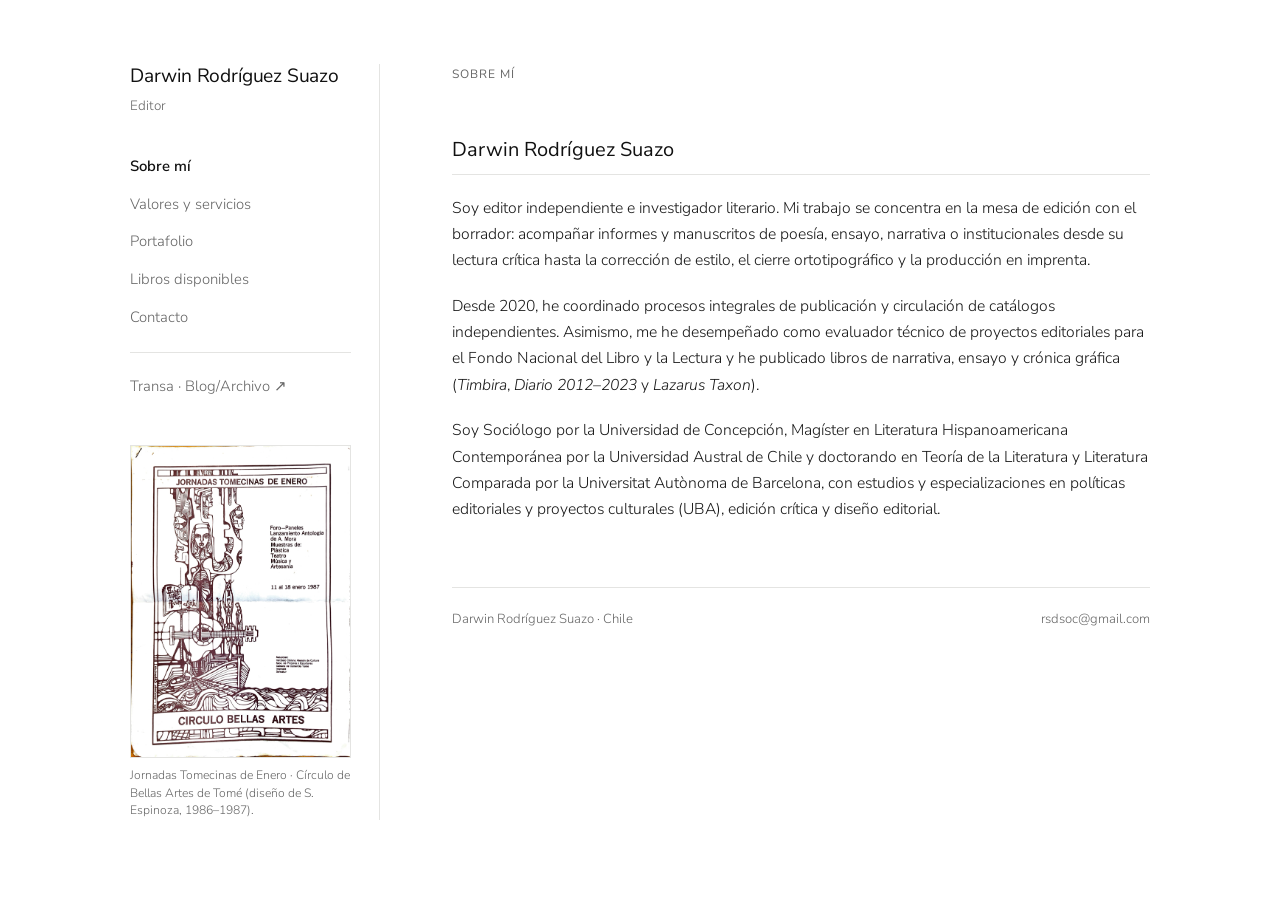
==== commit 60a913d3: "Update index.html" ====
--- a/index.html
+++ b/index.html
@@ -35,7 +35,7 @@
       <h2>Darwin Rodríguez Suazo</h2>
       <p>Soy editor independiente e investigador literario. Mi trabajo se concentra en la mesa de edición con el borrador: acompañar informes y manuscritos de poesía, ensayo, narrativa o institucionales desde su lectura crítica hasta la corrección de estilo, el cierre ortotipográfico y la producción en imprenta.</p>
       <p>Desde 2020, he coordinado procesos integrales de publicación y circulación de catálogos independientes. Asimismo, me he desempeñado como evaluador técnico de proyectos editoriales para el Fondo Nacional del Libro y la Lectura y he publicado libros de narrativa, ensayo y crónica gráfica (<em>Timbira</em>, <em>Diario 2012–2023</em> y <em>Lazarus Taxon</em>).</p>
-      <p>Soy Sociólogo por la Universidad de Concepción, Magíster en Literatura Hispanoamericana Contemporánea por la Universidad Austral de Chile y candidato a Doctor en Teoría de la Literatura y Literatura Comparada por la Universitat Autònoma de Barcelona, con estudios y especializaciones en políticas editoriales y proyectos culturales (UBA), edición crítica y diseño editorial.</p>
+      <p>Soy Sociólogo por la Universidad de Concepción, Magíster en Literatura Hispanoamericana Contemporánea por la Universidad Austral de Chile y doctorando en Teoría de la Literatura y Literatura Comparada por la Universitat Autònoma de Barcelona, con estudios y especializaciones en políticas editoriales y proyectos culturales (UBA), edición crítica y diseño editorial.</p>
 
       <footer class="colophon-footer">
         <span>Darwin Rodríguez Suazo · Chile</span>
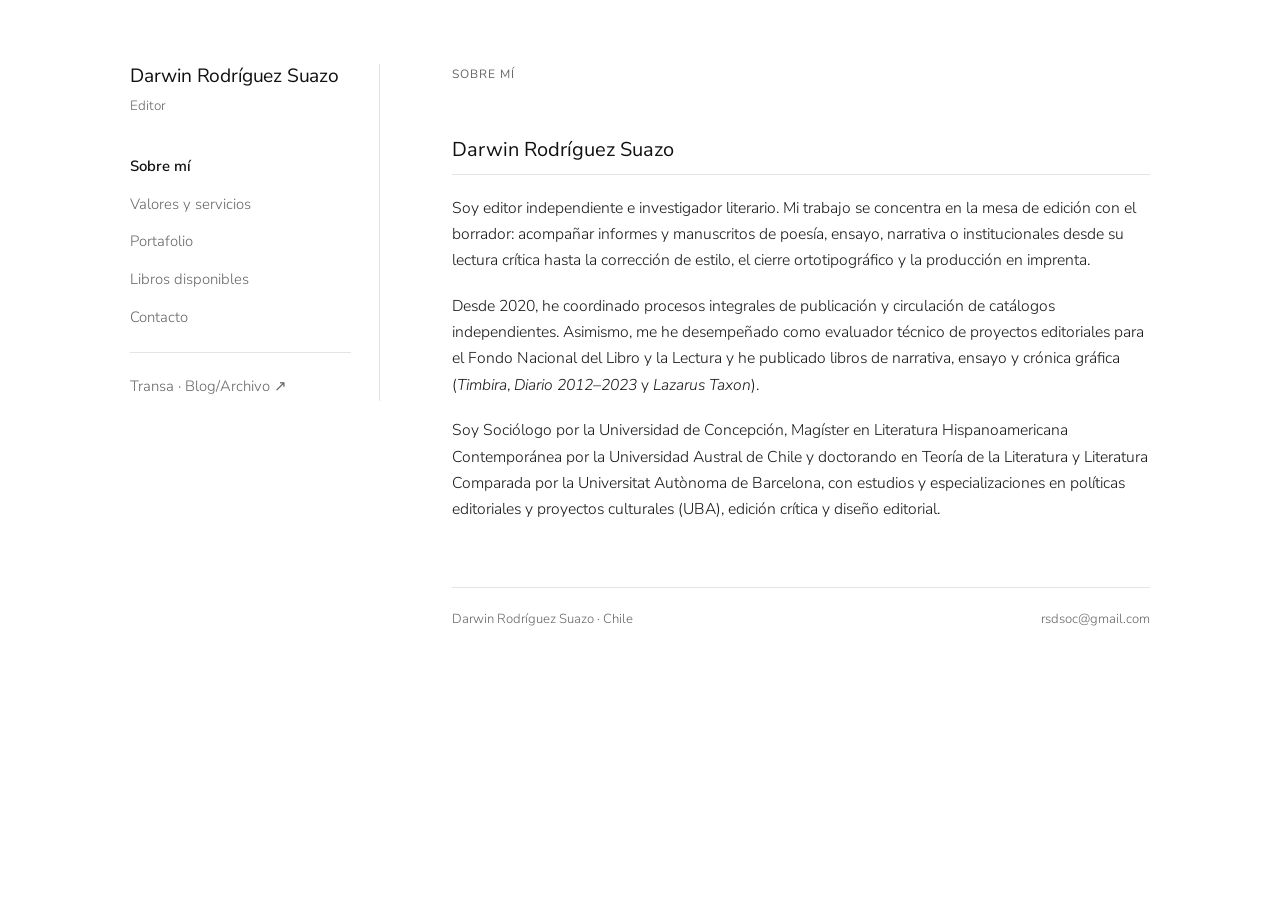
==== commit 3a69ac4e: "Update index.html" ====
--- a/index.html
+++ b/index.html
@@ -26,7 +26,7 @@
 
       <figure class="margin-artwork">
         <img src="img/cartel-tome.jpg" alt="Cartel Jornadas Tomecinas de Enero, Círculo de Bellas Artes de Tomé, 1987" onerror="this.parentElement.style.display='none';">
-        <figcaption>Jornadas Tomecinas de Enero · Círculo de Bellas Artes de Tomé (diseño de S. Espinoza, 1986–1987).</figcaption>
+        <figcaption>Jornadas Tomecinas de Enero · Círculo de Bellas Artes de Tomé (diseño de S. Espinoza, 1990).</figcaption>
       </figure>
     </aside>
 
